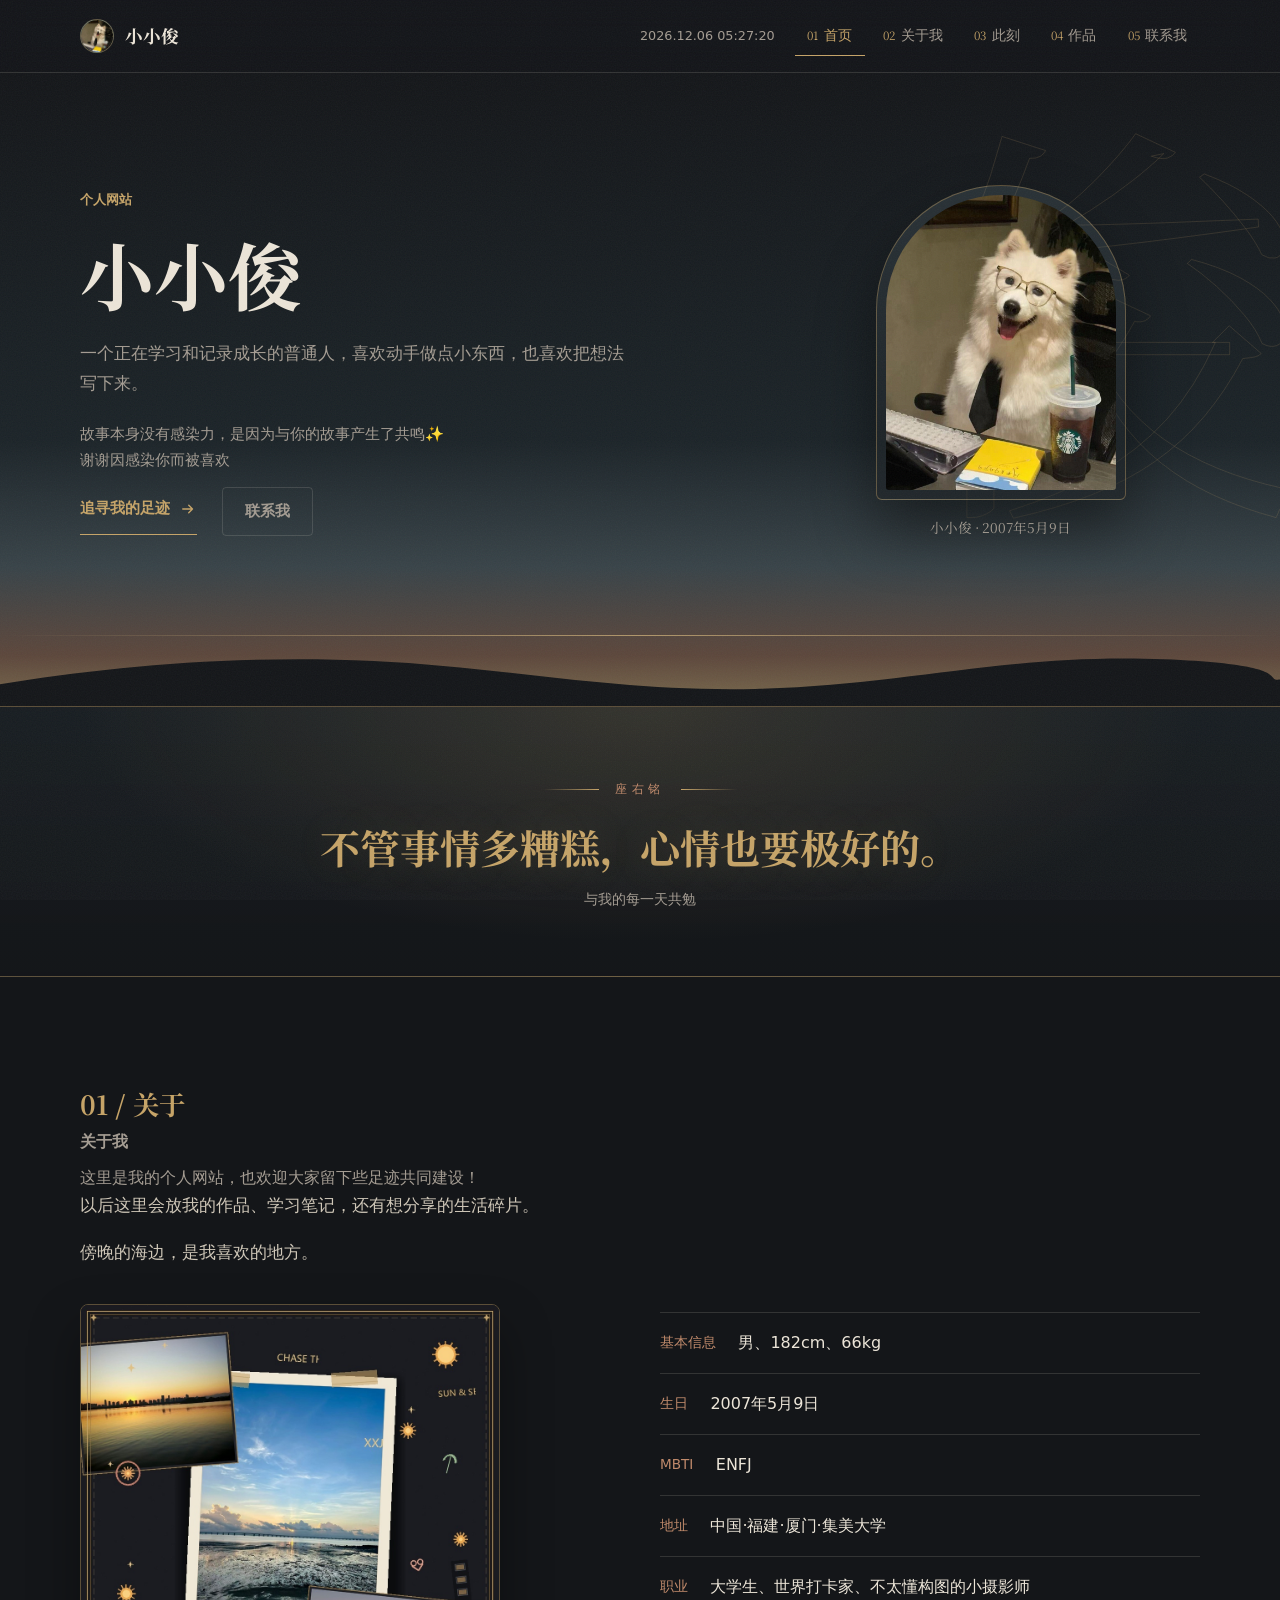
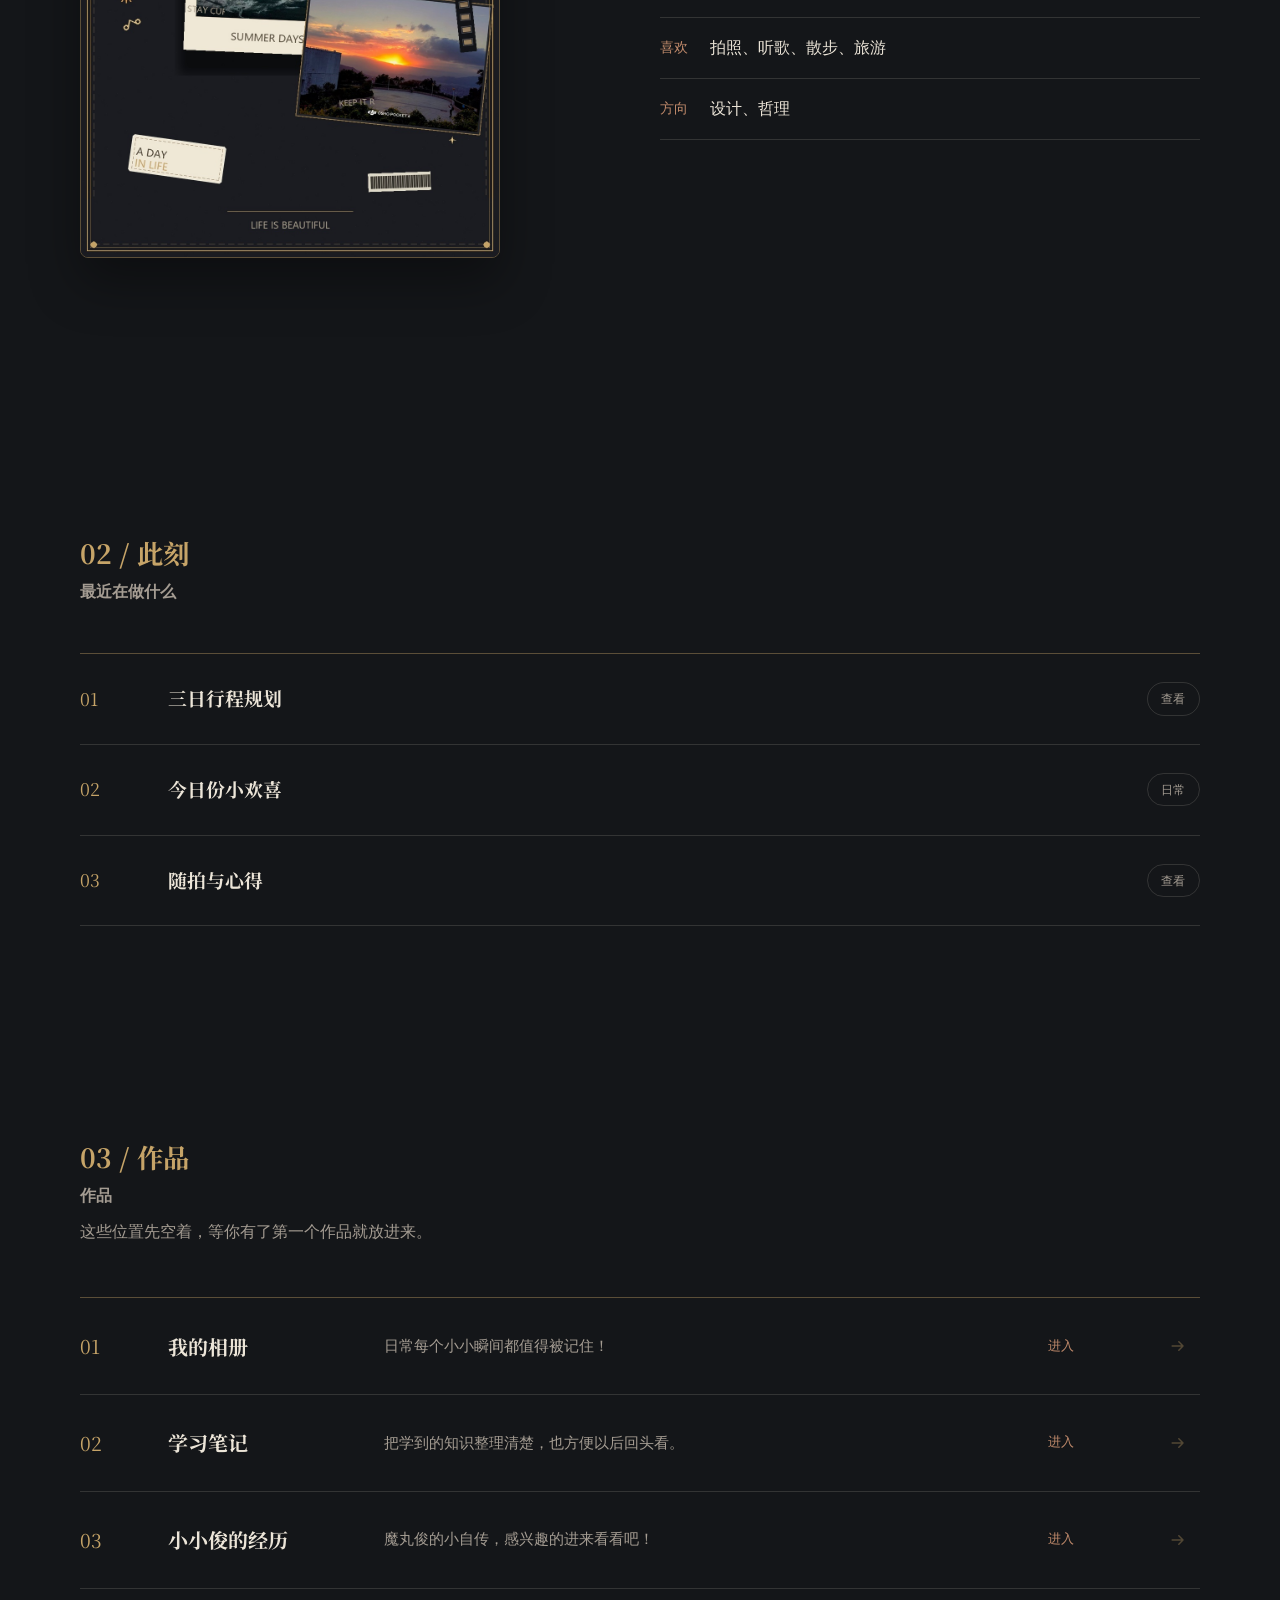
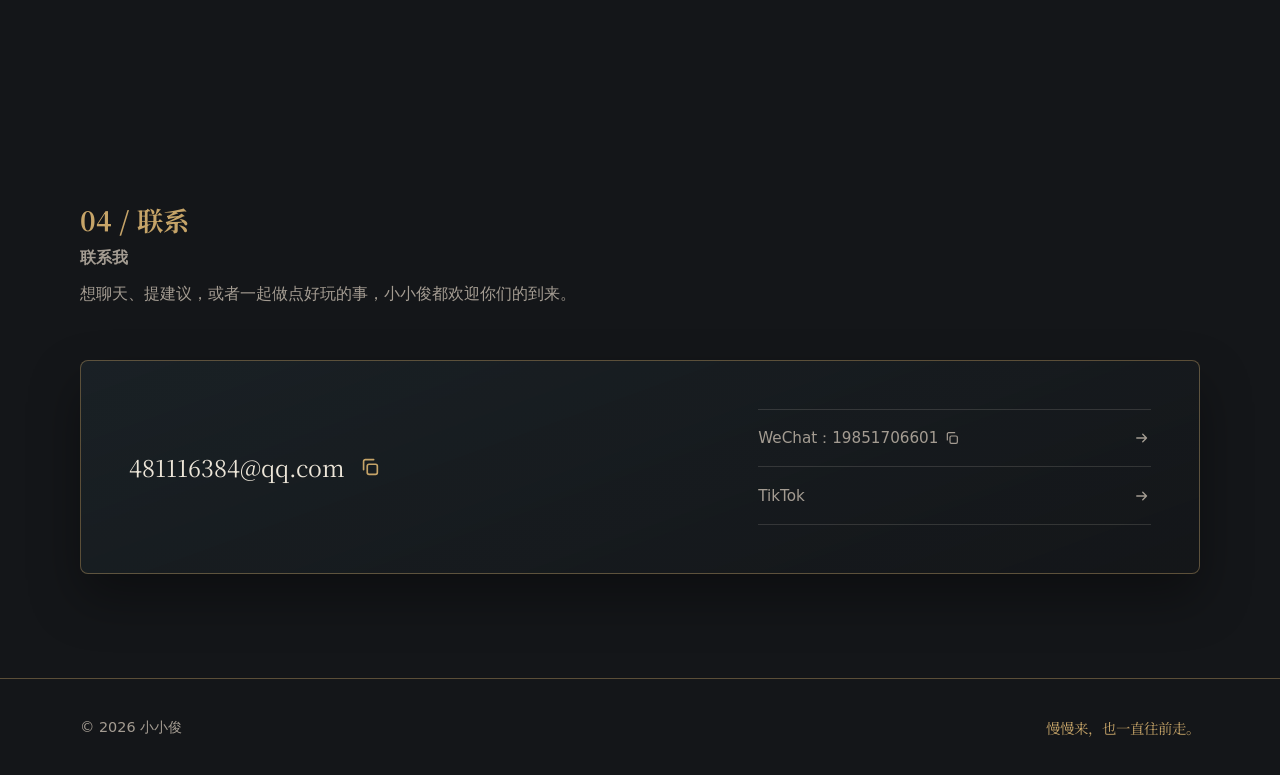
==== home.html @ 8bc59ef8 "Initial website with Supabase cloud sync" ====
<!DOCTYPE html>
<html lang="zh-CN">
<head>
  <meta charset="UTF-8">
  <meta name="viewport" content="width=device-width, initial-scale=1.0">
  <title>小小俊的个人网站</title>
  <meta name="description" content="小小俊的个人网站：关于我、作品和联系方式。">
  <link rel="preconnect" href="https://fonts.googleapis.com">
  <link rel="preconnect" href="https://fonts.gstatic.com" crossorigin>
  <link href="https://fonts.googleapis.com/css2?family=Noto+Serif+SC:wght@500;600;700&display=swap" rel="stylesheet">
  <link rel="stylesheet" href="css/style.css">
</head>
<body>
  <div class="progress-bar" id="progress-bar" aria-hidden="true"></div>
  <div class="grain" aria-hidden="true"></div>

  <header class="site-header" id="site-header">
    <div class="container header-inner">
      <a class="brand" href="#home">
        <span class="brand-mark"><img src="images/avatar.jpg" alt=""></span>
        <span class="brand-name">小小俊</span>
      </a>
      <div class="header-right">
        <p class="header-datetime" id="header-datetime" aria-hidden="true">2026.08.04 00:00</p>
        <nav class="main-nav" id="main-nav" aria-label="主导航">
          <a href="#home" class="nav-link is-active"><span>01</span>首页</a>
          <a href="#about" class="nav-link"><span>02</span>关于我</a>
          <a href="#now" class="nav-link"><span>03</span>此刻</a>
          <a href="#works" class="nav-link"><span>04</span>作品</a>
          <a href="#contact" class="nav-link"><span>05</span>联系我</a>
        </nav>
        <button class="nav-toggle" id="nav-toggle" aria-label="打开菜单" aria-expanded="false">
          <span></span>
          <span></span>
          <span></span>
        </button>
      </div>
    </div>
  </header>

  <main>
    <section class="hero" id="home">
      <div class="hero-sea" aria-hidden="true"></div>
      <span class="hero-watermark" aria-hidden="true">俊</span>
      <div class="container hero-inner">
        <div class="hero-copy">
          <p class="eyebrow">个人网站</p>
          <h1 class="display">小小俊</h1>
          <p class="hero-lead">一个正在学习和记录成长的普通人，喜欢动手做点小东西，也喜欢把想法写下来。</p>
          <p class="hero-status">故事本身没有感染力，是因为与你的故事产生了共鸣✨<br>谢谢因感染你而被喜欢</p>
          <div class="hero-actions">
            <a class="btn btn-text" href="#works">
              追寻我的足迹
              <svg viewBox="0 0 24 24" aria-hidden="true"><path d="M5 12h13m-5-5 5 5-5 5"/></svg>
            </a>
            <a class="btn btn-ghost" href="#contact">联系我</a>
          </div>
        </div>
        <figure class="portrait-frame">
          <div class="portrait">
            <img class="avatar-img" src="images/avatar.jpg" alt="小小俊的头像">
          </div>
          <figcaption>小小俊 · 2007年5月9日</figcaption>
        </figure>
      </div>
      <svg class="hero-wave" viewBox="0 0 1440 90" preserveAspectRatio="none" aria-hidden="true">
        <path d="M0 62c120-22 260-38 420-30 150 8 270 40 430 36 170-4 280-46 460-38 150 7 110 28 130 26v34H0z"></path>
      </svg>
    </section>

    <section class="motto-band" aria-label="座右铭">
      <div class="container motto-inner">
        <p class="motto-label">座右铭</p>
        <blockquote class="motto-text">不管事情多糟糕，心情也要极好的。</blockquote>
        <p class="motto-foot">与我的每一天共勉</p>
      </div>
    </section>

    <section class="section about" id="about">
      <div class="container">
        <div class="section-head">
          <p class="eyebrow">01 / 关于</p>
          <h2 class="display">关于我</h2>
          <p class="section-sub">这里是我的个人网站，也欢迎大家留下些足迹共同建设！</p>
        </div>
        <div class="about-grid">
          <div class="about-text reveal">
            <p>以后这里会放我的作品、学习笔记，还有想分享的生活碎片。</p>
            <p>傍晚的海边，是我喜欢的地方。</p>
            <figure class="about-collage reveal">
              <img src="images/life-collage-v5.jpg" alt="生活碎片合集">
            </figure>
          </div>
          <dl class="about-facts reveal">
            <div>
              <dt>基本信息</dt>
              <dd>男、182cm、66kg</dd>
            </div>
            <div>
              <dt>生日</dt>
              <dd>2007年5月9日</dd>
            </div>
            <div>
              <dt>MBTI</dt>
              <dd>ENFJ</dd>
            </div>
            <div>
              <dt>地址</dt>
              <dd>中国·福建·厦门·集美大学</dd>
            </div>
            <div>
              <dt>职业</dt>
              <dd>大学生、世界打卡家、不太懂构图的小摄影师</dd>
            </div>
            <div>
              <dt>喜欢</dt>
              <dd>拍照、听歌、散步、旅游</dd>
            </div>
            <div>
              <dt>方向</dt>
              <dd>设计、哲理</dd>
            </div>
          </dl>
        </div>
      </div>
    </section>

    <section class="section now" id="now">
      <div class="container">
        <div class="section-head">
          <p class="eyebrow">02 / 此刻</p>
          <h2 class="display">最近在做什么</h2>
        </div>
        <div class="now-list">
          <article class="now-item reveal">
            <span class="now-index">01</span>
            <div class="now-copy">
              <h3>三日行程规划</h3>
            </div>
            <a class="now-state" href="itinerary.html">查看</a>
          </article>
          <article class="now-item reveal">
            <span class="now-index">02</span>
            <div class="now-copy">
              <h3>今日份小欢喜</h3>
            </div>
            <span class="now-state">日常</span>
          </article>
          <article class="now-item reveal">
            <span class="now-index">03</span>
            <div class="now-copy">
              <h3>随拍与心得</h3>
            </div>
            <a class="now-state" href="reflections.html">查看</a>
          </article>
        </div>
      </div>
    </section>

    <section class="section works" id="works">
      <div class="container">
        <div class="section-head">
          <p class="eyebrow">03 / 作品</p>
          <h2 class="display">作品</h2>
          <p class="section-sub">这些位置先空着，等你有了第一个作品就放进来。</p>
        </div>
        <div class="works-index">
          <a class="work-row reveal" href="travel.html">
            <span class="work-num">01</span>
            <h3>我的相册</h3>
            <p>日常每个小小瞬间都值得被记住！</p>
            <span class="work-tag">进入</span>
            <svg viewBox="0 0 24 24" aria-hidden="true"><path d="M5 12h13m-5-5 5 5-5 5"/></svg>
          </a>
          <article class="work-row reveal">
            <span class="work-num">02</span>
            <h3>学习笔记</h3>
            <p>把学到的知识整理清楚，也方便以后回头看。</p>
            <span class="work-tag">进入</span>
            <svg viewBox="0 0 24 24" aria-hidden="true"><path d="M5 12h13m-5-5 5 5-5 5"/></svg>
          </article>
          <article class="work-row reveal">
            <span class="work-num">03</span>
            <h3>小小俊的经历</h3>
            <p>魔丸俊的小自传，感兴趣的进来看看吧！</p>
            <span class="work-tag">进入</span>
            <svg viewBox="0 0 24 24" aria-hidden="true"><path d="M5 12h13m-5-5 5 5-5 5"/></svg>
          </article>
        </div>
      </div>
    </section>

    <section class="section contact" id="contact">
      <div class="container">
        <div class="section-head">
          <p class="eyebrow">04 / 联系</p>
          <h2 class="display">联系我</h2>
          <p class="section-sub">想聊天、提建议，或者一起做点好玩的事，小小俊都欢迎你们的到来。</p>
        </div>
        <div class="contact-block reveal">
          <button class="contact-email" id="copy-email" type="button">
            <span>481116384@qq.com</span>
            <svg viewBox="0 0 24 24" aria-hidden="true"><rect x="9" y="9" width="11" height="11" rx="2"/><path d="M5 15V6a2 2 0 0 1 2-2h9"/></svg>
          </button>
          <div class="contact-links">
            <a href="weixin://" id="wechat-link" rel="noopener">
              <span class="wechat-label">WeChat：19851706601<svg class="copy-mark" viewBox="0 0 24 24" aria-hidden="true"><rect x="9" y="9" width="11" height="11" rx="2"/><path d="M5 15V6a2 2 0 0 1 2-2h9"/></svg></span>
              <svg viewBox="0 0 24 24" aria-hidden="true"><path d="M5 12h13m-5-5 5 5-5 5"/></svg>
            </a>
            <a href="https://www.douyin.com/user/MS4wLjABAAAA7sUz2d7PM_hbyAmrOqEgBb5haLgcrTvOX9lUIEAIiBIUS5wTE4le3fg-gUP7JoO-" target="_blank" rel="noopener">
              <span>TikTok</span>
              <svg viewBox="0 0 24 24" aria-hidden="true"><path d="M5 12h13m-5-5 5 5-5 5"/></svg>
            </a>
          </div>
        </div>
      </div>
    </section>
  </main>

  <footer class="site-footer">
    <div class="container footer-inner">
      <span>© <span id="year"></span> 小小俊</span>
      <span class="footer-note">慢慢来，也一直往前走。</span>
    </div>
  </footer>

  <button class="back-to-top" id="back-to-top" aria-label="回到顶部">
    <svg viewBox="0 0 24 24" aria-hidden="true"><path d="M12 19V5m0 0-5 5m5-5 5 5"/></svg>
  </button>

  <div class="toast" id="toast" role="status" aria-live="polite">邮箱已复制</div>

  <script src="assets/echarts.min.js"></script>
  <script src="assets/china-map-data.js"></script>
  <script src="js/travel-data.js"></script>
  <script src="js/main.js"></script>
</body>
</html>
---- css/style.css ----
:root {
  --bg: #141619;
  --panel: #1b1e22;
  --panel-2: #22252a;
  --text: #ece5d8;
  --muted: #a49c92;
  --gold: #c6a468;
  --gold-strong: #d8b97e;
  --copper: #c08a6b;
  --sea: #7e9aa3;
  --sea-deep: #35535e;
  --blush: #b88a82;
  --line: rgba(236, 229, 216, 0.14);
  --line-gold: rgba(198, 164, 104, 0.4);
  --font-display: "Noto Serif SC", "Songti SC", "STSong", "STZhongsong", "SimSun", serif;
  --font-body: "PingFang SC", "Microsoft YaHei", "Noto Sans SC", system-ui, -apple-system, "Segoe UI", sans-serif;
}

* {
  box-sizing: border-box;
  margin: 0;
  padding: 0;
}

html {
  scroll-behavior: smooth;
}

body {
  font-family: var(--font-body);
  background: var(--bg);
  color: var(--text);
  line-height: 1.75;
  overflow-x: hidden;
}

img,
svg {
  display: block;
  max-width: 100%;
}

a {
  color: inherit;
  text-decoration: none;
}

button {
  font: inherit;
  border: 0;
  cursor: pointer;
  color: inherit;
}

.container {
  width: min(1120px, 100% - 2.5rem);
  margin-inline: auto;
}

.display {
  font-family: var(--font-display);
  font-weight: 700;
  line-height: 1.22;
}

.progress-bar {
  position: fixed;
  top: 0;
  left: 0;
  z-index: 60;
  width: 100%;
  height: 2px;
  background: transparent;
  pointer-events: none;
}

.progress-bar::after {
  content: "";
  display: block;
  width: 100%;
  height: 100%;
  background: linear-gradient(90deg, var(--copper), var(--gold));
  transform-origin: left;
  transform: scaleX(var(--progress, 0));
}

.grain {
  position: fixed;
  inset: 0;
  z-index: 50;
  pointer-events: none;
  opacity: 0.05;
  background-image: url("data:image/svg+xml,%3Csvg xmlns='http://www.w3.org/2000/svg' width='140' height='140'%3E%3Cfilter id='n'%3E%3CfeTurbulence type='fractalNoise' baseFrequency='0.8' numOctaves='2' stitchTiles='stitch'/%3E%3C/filter%3E%3Crect width='100%25' height='100%25' filter='url(%23n)'/%3E%3C/svg%3E");
}

.site-header {
  position: sticky;
  top: 0;
  z-index: 40;
  background: rgba(20, 22, 25, 0.72);
  backdrop-filter: blur(14px);
  border-bottom: 1px solid var(--line);
  transition: background 0.3s ease;
}

.site-header.is-scrolled {
  background: rgba(20, 22, 25, 0.92);
}

.header-inner {
  display: flex;
  align-items: center;
  justify-content: space-between;
  min-height: 72px;
  gap: 1rem;
}

.brand {
  display: inline-flex;
  align-items: center;
  gap: 0.7rem;
  font-weight: 700;
}

.brand-mark {
  display: grid;
  place-items: center;
  width: 34px;
  height: 34px;
  border: 1px solid var(--line-gold);
  border-radius: 50%;
  background: linear-gradient(160deg, var(--sea-deep), var(--panel));
  color: var(--gold);
  font-family: var(--font-display);
  font-size: 1rem;
}

.brand-mark img {
  width: 100%;
  height: 100%;
  object-fit: cover;
  border-radius: 50%;
}

.brand-name {
  font-family: var(--font-display);
  font-size: 1.1rem;
  color: var(--text);
}

.header-right {
  display: flex;
  align-items: center;
  gap: 1.25rem;
}

.header-datetime {
  font-size: 0.8rem;
  color: var(--muted);
  font-variant-numeric: tabular-nums;
  white-space: nowrap;
}

.main-nav {
  display: flex;
  align-items: center;
  gap: 0.35rem;
}

.nav-link {
  display: inline-flex;
  align-items: baseline;
  gap: 0.35rem;
  padding: 0.45rem 0.8rem;
  color: var(--muted);
  font-size: 0.9rem;
  border-bottom: 1px solid transparent;
  transition: color 0.2s ease, border-color 0.2s ease;
}

.nav-link span {
  color: var(--gold);
  font-family: var(--font-display);
  font-size: 0.72rem;
}

.nav-link:hover {
  color: var(--text);
}

.nav-link.is-active {
  color: var(--gold);
  border-bottom-color: var(--gold);
}

.nav-toggle {
  display: none;
  flex-direction: column;
  justify-content: center;
  gap: 5px;
  width: 42px;
  height: 42px;
  padding: 11px;
  border: 1px solid var(--line);
  border-radius: 6px;
  background: transparent;
}

.nav-toggle span {
  display: block;
  width: 100%;
  height: 1.5px;
  background: var(--text);
  transition: transform 0.2s ease, opacity 0.2s ease;
}

.nav-toggle[aria-expanded="true"] span:nth-child(1) {
  transform: translateY(6.5px) rotate(45deg);
}

.nav-toggle[aria-expanded="true"] span:nth-child(2) {
  opacity: 0;
}

.nav-toggle[aria-expanded="true"] span:nth-child(3) {
  transform: translateY(-6.5px) rotate(-45deg);
}

.hero {
  position: relative;
  padding: 7rem 0 0;
  overflow: hidden;
}

.hero-sea {
  position: absolute;
  inset: 0;
  background:
    linear-gradient(180deg, rgba(53, 83, 94, 0) 0%, rgba(53, 83, 94, 0.22) 58%, rgba(126, 154, 163, 0.34) 78%, rgba(192, 138, 107, 0.42) 92%, rgba(216, 185, 126, 0.52) 100%);
  pointer-events: none;
}

.hero-sea::after {
  content: "";
  position: absolute;
  left: 0;
  right: 0;
  bottom: 70px;
  height: 1px;
  background: linear-gradient(90deg, transparent, var(--gold-strong), transparent);
  opacity: 0.7;
}

.hero-watermark {
  position: absolute;
  right: -2rem;
  top: 1.5rem;
  z-index: 0;
  font-family: var(--font-display);
  font-size: 26rem;
  line-height: 1;
  color: transparent;
  -webkit-text-stroke: 1px rgba(198, 164, 104, 0.16);
  user-select: none;
  pointer-events: none;
}

.hero-inner {
  position: relative;
  z-index: 1;
  display: grid;
  grid-template-columns: 1.25fr 0.75fr;
  align-items: center;
  gap: 3.5rem;
  padding-bottom: 6rem;
}

.eyebrow {
  color: var(--gold);
  font-size: 0.8rem;
  font-weight: 700;
  margin-bottom: 1.1rem;
}

.hero h1 {
  font-size: 4.6rem;
  margin-bottom: 1.2rem;
  color: var(--text);
}

.hero-lead {
  max-width: 34rem;
  color: var(--muted);
  font-size: 1.08rem;
  margin-bottom: 1.4rem;
}

.hero-status {
  color: var(--muted);
  font-size: 0.95rem;
  margin-bottom: 0.8rem;
}

.hero-meta {
  display: flex;
  align-items: baseline;
  gap: 0.75rem;
  color: var(--muted);
  font-size: 0.92rem;
  margin-bottom: 2.4rem;
}

.hero-meta span {
  color: var(--copper);
  font-size: 0.78rem;
}

.hero-actions {
  display: flex;
  flex-wrap: wrap;
  align-items: center;
  gap: 1.6rem;
}

.btn {
  display: inline-flex;
  align-items: center;
  justify-content: center;
  gap: 0.55rem;
  min-height: 48px;
  font-weight: 600;
  font-size: 0.95rem;
  transition: color 0.2s ease, border-color 0.2s ease, transform 0.2s ease, background 0.2s ease;
}

.btn svg {
  width: 18px;
  height: 18px;
  fill: none;
  stroke: currentColor;
  stroke-width: 1.8;
  stroke-linecap: round;
  stroke-linejoin: round;
  transition: transform 0.2s ease;
}

.btn-text {
  padding: 0 0 0.25rem;
  border-bottom: 1px solid var(--gold);
  color: var(--gold);
}

.btn-text:hover svg {
  transform: translateX(4px);
}

.btn-ghost {
  padding: 0.65rem 1.35rem;
  border: 1px solid var(--line);
  border-radius: 4px;
  color: var(--muted);
}

.btn-ghost:hover {
  border-color: var(--line-gold);
  color: var(--gold);
  transform: translateY(-1px);
}

.portrait-frame {
  display: flex;
  flex-direction: column;
  align-items: center;
  gap: 1rem;
}

.portrait {
  width: 250px;
  height: 315px;
  border-radius: 125px 125px 6px 6px;
  border: 1px solid var(--line-gold);
  padding: 9px;
  background: linear-gradient(180deg, rgba(126, 154, 163, 0.18), rgba(20, 22, 25, 0.4));
  box-shadow: 0 30px 60px rgba(0, 0, 0, 0.45);
}

.portrait img {
  width: 100%;
  height: 100%;
  object-fit: cover;
  border-radius: 116px 116px 3px 3px;
}

.portrait-frame figcaption {
  color: var(--muted);
  font-family: var(--font-display);
  font-size: 0.85rem;
}

.hero-wave {
  position: relative;
  z-index: 2;
  display: block;
  width: 100%;
  height: 70px;
  fill: var(--bg);
}

.section {
  padding: 6.5rem 0;
}

.section-head {
  max-width: 46rem;
  margin-bottom: 3.2rem;
}

.section-head h2 {
  font-size: 2.7rem;
  margin-bottom: 0.7rem;
}

.section-sub {
  color: var(--muted);
  font-size: 1rem;
}

.about-grid {
  display: grid;
  grid-template-columns: 1fr 1fr;
  gap: 2.5rem;
  align-items: start;
  padding-bottom: 4rem;
}

.about .section-head {
  margin-bottom: 0;
}

.about .section-sub {
  margin-bottom: -0.1rem;
}

.about-text {
  display: grid;
  gap: 1.1rem;
  color: #cfc7b8;
  font-size: 1.06rem;
}

.about-collage {
  width: 100%;
  max-width: 420px;
  margin-top: 1.2rem;
  border-radius: 8px;
  overflow: hidden;
  border: 1px solid var(--line-gold);
  box-shadow: 0 24px 50px rgba(0, 0, 0, 0.35);
}

.about-collage img {
  width: 100%;
  height: auto;
  display: block;
}

.motto-band {
  position: relative;
  padding: 4rem 0;
  border-top: 1px solid var(--line-gold);
  border-bottom: 1px solid var(--line-gold);
  background:
    radial-gradient(ellipse at 50% 0%, rgba(198, 164, 104, 0.16), transparent 62%),
    linear-gradient(180deg, rgba(53, 83, 94, 0.12), rgba(20, 22, 25, 0.25));
  overflow: hidden;
}

.motto-band::before,
.motto-band::after {
  content: "";
  position: absolute;
  left: 50%;
  width: 1px;
  height: 46px;
  background: linear-gradient(180deg, transparent, var(--gold));
  transform: translateX(-50%);
}

.motto-band::before {
  top: -46px;
}

.motto-band::after {
  bottom: -46px;
}

.motto-inner {
  text-align: center;
}

.motto-label {
  display: inline-flex;
  align-items: center;
  gap: 1rem;
  color: var(--copper);
  font-size: 0.78rem;
  letter-spacing: 0.35em;
}

.motto-label::before,
.motto-label::after {
  content: "";
  width: 56px;
  height: 1px;
  background: linear-gradient(90deg, transparent, var(--gold));
}

.motto-label::after {
  background: linear-gradient(90deg, var(--gold), transparent);
}

.motto-text {
  margin: 1.1rem 0 0.7rem;
  font-family: var(--font-display);
  font-size: 2.5rem;
  font-weight: 700;
  line-height: 1.45;
  color: var(--gold);
  text-shadow: 0 0 40px rgba(198, 164, 104, 0.18);
}

.motto-foot {
  color: var(--muted);
  font-size: 0.88rem;
}

.about-facts {
  border-top: 1px solid var(--line);
}

@media (min-width: 961px) {
  .about-facts {
    margin-top: 121px;
  }
}

.about-facts div {
  display: grid;
  grid-template-columns: auto 1fr;
  gap: 1.4rem;
  align-items: center;
  padding: 1rem 0;
  border-bottom: 1px solid var(--line);
}

.about-facts dt {
  color: var(--copper);
  font-size: 0.85rem;
  white-space: nowrap;
}

.about-facts dd {
  color: var(--text);
  white-space: nowrap;
}

.about-metrics {
  display: grid;
  grid-template-columns: repeat(3, 1fr);
  gap: 1.5rem;
  border-top: 1px solid var(--line-gold);
  padding-top: 2.5rem;
}

.about-metrics div {
  display: flex;
  flex-direction: column;
  gap: 0.3rem;
}

.about-metrics strong {
  font-family: var(--font-display);
  font-size: 2.4rem;
  color: var(--gold);
  font-weight: 600;
  line-height: 1.1;
}

.about-metrics span {
  color: var(--muted);
  font-size: 0.9rem;
}

.now-list {
  border-top: 1px solid var(--line-gold);
}

.now-item {
  display: grid;
  grid-template-columns: 4rem 1fr auto;
  align-items: center;
  gap: 1.5rem;
  padding: 1.7rem 0;
  border-bottom: 1px solid var(--line);
  transition: background 0.25s ease, padding-left 0.25s ease;
}

.now-item:hover {
  background: rgba(255, 255, 255, 0.018);
  padding-left: 0.75rem;
}

.now-index {
  font-family: var(--font-display);
  color: var(--gold);
  font-size: 1.1rem;
}

.now-copy h3 {
  font-family: var(--font-display);
  font-size: 1.18rem;
  margin-bottom: 0.15rem;
}

.now-copy p {
  color: var(--muted);
  font-size: 0.95rem;
}

.now-state {
  padding: 0.3rem 0.85rem;
  border: 1px solid var(--line);
  border-radius: 999px;
  color: var(--muted);
  font-size: 0.78rem;
  cursor: default;
}

.works-index {
  border-top: 1px solid var(--line-gold);
}

.work-row {
  display: grid;
  grid-template-columns: 4rem 12rem 1fr 6rem 2rem;
  align-items: center;
  gap: 1.5rem;
  padding: 1.9rem 0;
  border-bottom: 1px solid var(--line);
  transition: background 0.25s ease, padding-left 0.25s ease;
}

.work-row:hover {
  background: rgba(255, 255, 255, 0.018);
  padding-left: 0.75rem;
}

.work-num {
  font-family: var(--font-display);
  color: var(--gold);
  font-size: 1.2rem;
}

.work-row h3 {
  font-family: var(--font-display);
  font-size: 1.25rem;
}

.work-row p {
  color: var(--muted);
  font-size: 0.95rem;
}

.work-tag {
  color: var(--copper);
  font-size: 0.82rem;
  white-space: nowrap;
}

.work-row svg {
  width: 20px;
  height: 20px;
  fill: none;
  stroke: var(--gold);
  stroke-width: 1.8;
  stroke-linecap: round;
  stroke-linejoin: round;
  opacity: 0.35;
  transition: opacity 0.25s ease, transform 0.25s ease;
}

.work-row:hover svg {
  opacity: 1;
  transform: translateX(4px);
}

.contact-block {
  display: grid;
  grid-template-columns: 1.2fr 0.8fr;
  gap: 2.5rem;
  align-items: center;
  padding: 3rem;
  border: 1px solid var(--line-gold);
  border-radius: 8px;
  background: linear-gradient(160deg, rgba(53, 83, 94, 0.18), rgba(20, 22, 25, 0.55));
  box-shadow: 0 24px 50px rgba(0, 0, 0, 0.35);
}

.contact-email {
  display: flex;
  align-items: center;
  gap: 0.9rem;
  background: transparent;
  color: var(--text);
  font-family: var(--font-display);
  font-size: 1.45rem;
  text-align: left;
  transition: color 0.2s ease;
}

.contact-email svg {
  width: 22px;
  height: 22px;
  flex: 0 0 auto;
  fill: none;
  stroke: var(--gold);
  stroke-width: 1.8;
  stroke-linecap: round;
  stroke-linejoin: round;
}

.contact-email:hover {
  color: var(--gold);
}

.contact-links {
  border-top: 1px solid var(--line);
}

.contact-links a {
  display: flex;
  align-items: center;
  justify-content: space-between;
  gap: 1rem;
  padding: 0.95rem 0;
  border-bottom: 1px solid var(--line);
  color: var(--muted);
  font-size: 0.95rem;
  transition: color 0.2s ease;
}

.contact-links a:hover {
  color: var(--gold);
}

.contact-links svg {
  width: 18px;
  height: 18px;
  fill: none;
  stroke: currentColor;
  stroke-width: 1.8;
  stroke-linecap: round;
  stroke-linejoin: round;
}

.contact-links .copy-mark {
  width: 16px;
  height: 16px;
  margin-left: 0.35rem;
  vertical-align: -3px;
}

.contact-links .wechat-label {
  display: inline-flex;
  align-items: center;
  white-space: nowrap;
}

.travel-layout {
  display: grid;
  grid-template-columns: 1.5fr 0.5fr;
  gap: 2rem;
  align-items: stretch;
}

.travel-page .travel-layout {
  grid-template-columns: 1fr;
}

.travel-page .container {
  width: min(1400px, 100% - 2rem);
}

.travel-page .map-frame {
  min-height: 1100px;
}

.travel-page .map-canvas {
  height: 1080px;
}

.travel-page .travel-panel {
  min-height: auto;
}

.travel-page .travel-gallery {
  grid-template-columns: repeat(3, 1fr);
}

.map-frame {
  position: relative;
  min-height: 760px;
  padding: 0.75rem;
  border: 1px solid var(--line-gold);
  border-radius: 8px;
  background-image:
    radial-gradient(rgba(236, 229, 216, 0.045) 1px, transparent 1.5px),
    radial-gradient(ellipse at 18% 16%, rgba(236, 168, 78, 0.13), transparent 42%),
    radial-gradient(ellipse at 82% 26%, rgba(143, 179, 189, 0.14), transparent 46%),
    linear-gradient(160deg, rgba(53, 83, 94, 0.12), rgba(20, 22, 25, 0.32));
  background-size: 16px 16px, auto, auto, auto;
  backdrop-filter: blur(8px);
  box-shadow: 0 24px 50px rgba(0, 0, 0, 0.3);
  overflow: hidden;
}

.map-frame::before,
.map-frame::after {
  content: "";
  position: absolute;
  top: -9px;
  height: 24px;
  border-radius: 2px;
  background: rgba(198, 164, 104, 0.55);
  box-shadow: 0 4px 12px rgba(0, 0, 0, 0.3);
  z-index: 3;
}

.map-frame::before {
  left: 8%;
  width: 110px;
  transform: rotate(-6deg);
}

.map-frame::after {
  right: 8%;
  width: 90px;
  transform: rotate(5deg);
}

.map-deco {
  position: absolute;
  inset: 0;
  z-index: 2;
  pointer-events: none;
  overflow: hidden;
}

.map-sticker {
  position: absolute;
  display: grid;
  place-items: center;
  color: var(--gold);
  filter: drop-shadow(0 6px 14px rgba(0, 0, 0, 0.35));
}

.ms-sun {
  right: 15%;
  top: 34px;
  width: 46px;
  height: 46px;
  border-radius: 50%;
  background: rgba(236, 168, 78, 0.2);
  color: #f0b96f;
  font-size: 1.7rem;
  transform: rotate(6deg);
}

.ms-moon {
  right: 22%;
  bottom: 34px;
  font-size: 1.5rem;
  color: var(--sea);
  transform: rotate(-10deg);
}

.ms-star {
  font-size: 1.4rem;
  color: #e8c36a;
}

.ms-star.s1 {
  left: 12%;
  top: 40px;
  transform: rotate(-8deg);
}

.ms-star.s2 {
  right: 9%;
  top: 120px;
  transform: rotate(10deg);
}

.ms-compass {
  left: 12%;
  top: 90px;
  width: 38px;
  height: 38px;
  color: var(--olive);
  transform: rotate(18deg);
}

.ms-camera {
  left: 10%;
  bottom: 44px;
  width: 36px;
  height: 36px;
  color: var(--copper);
  transform: rotate(-8deg);
}

.ms-film {
  right: 3%;
  bottom: 30px;
  width: 34px;
  height: 190px;
  border-radius: 4px;
  background:
    repeating-linear-gradient(180deg, rgba(24, 26, 30, 0.9) 0 10px, rgba(150, 120, 80, 0.8) 10px 20px);
  box-shadow: 0 8px 20px rgba(0, 0, 0, 0.35);
  transform: rotate(6deg);
}

.ms-word {
  font-size: 0.78rem;
  letter-spacing: 0.14em;
  color: var(--gold);
  white-space: nowrap;
}

.ms-word.w1 {
  left: 50%;
  top: 30px;
  transform: translateX(-50%);
}

.ms-word.w2 {
  left: 34%;
  bottom: 24px;
  transform: rotate(-2deg);
  color: var(--sea);
}

.ms-word.w3 {
  right: 32%;
  bottom: 26px;
  transform: rotate(2deg);
  color: var(--olive);
}

.map-canvas {
  width: 100%;
  height: 740px;
  border-radius: 6px;
  background:
    radial-gradient(ellipse at 50% 20%, rgba(236, 168, 78, 0.06), transparent 46%),
    linear-gradient(160deg, rgba(126, 154, 163, 0.06), transparent 55%),
    rgba(20, 22, 25, 0.16);
}

.travel-panel {
  min-height: 760px;
  padding: 1.5rem;
  border: 1px solid var(--line);
  border-radius: 8px;
  background: var(--panel);
  box-shadow: 0 24px 50px rgba(0, 0, 0, 0.3);
  overflow: hidden;
}

.travel-panel-head {
  display: flex;
  align-items: flex-start;
  justify-content: space-between;
  gap: 1rem;
  margin-bottom: 1.2rem;
}

.travel-panel-head > div {
  min-width: 0;
}

.travel-tabs {
  display: flex;
  gap: 0.5rem;
  margin-bottom: 1.1rem;
}

.travel-tab {
  padding: 0.45rem 1.1rem;
  border: 1px solid var(--line);
  border-radius: 999px;
  background: transparent;
  color: var(--muted);
  font-size: 0.86rem;
  transition: color 0.2s ease, border-color 0.2s ease;
}

.travel-tab.is-active {
  border-color: var(--gold);
  color: var(--gold);
}

.travel-panel-title {
  font-family: var(--font-display);
  font-size: 1.35rem;
  color: var(--gold);
  margin-bottom: 0.35rem;
}

.travel-panel-hint {
  color: var(--muted);
  font-size: 0.9rem;
  margin-bottom: 1.2rem;
}

.upload-btn {
  flex: 0 0 auto;
  display: inline-flex;
  align-items: center;
  gap: 0.45rem;
  padding: 0.55rem 0.95rem;
  border: 1px solid var(--line-gold);
  border-radius: 6px;
  background: transparent;
  color: var(--gold);
  font-size: 0.86rem;
  transition: background 0.2s ease, color 0.2s ease;
}

.upload-btn:not(:disabled):hover {
  background: var(--gold);
  color: var(--bg);
}

.upload-btn:disabled {
  opacity: 0.45;
  cursor: not-allowed;
}

.upload-btn svg {
  width: 16px;
  height: 16px;
  fill: none;
  stroke: currentColor;
  stroke-width: 2;
  stroke-linecap: round;
}

.travel-gallery {
  display: grid;
  grid-template-columns: repeat(2, 1fr);
  gap: 0.75rem;
}

.travel-photo {
  position: relative;
  display: flex;
  flex-direction: column;
  border-radius: 6px;
  overflow: hidden;
  border: 1px solid var(--line);
  background: var(--panel-2);
}

.travel-photo img {
  flex: 1;
  min-height: 0;
  width: 100%;
  object-fit: cover;
  transition: transform 0.3s ease;
}

.travel-photo:hover img {
  transform: scale(1.04);
}

.photo-meta {
  display: flex;
  align-items: center;
  justify-content: space-between;
  gap: 0.6rem;
  padding: 0.5rem 0.65rem;
  background: var(--panel-2);
}

.photo-meta-left {
  display: flex;
  align-items: center;
  gap: 0.5rem;
  min-width: 0;
}

.owner-badge {
  padding: 0.15rem 0.5rem;
  border: 1px solid var(--line-gold);
  border-radius: 999px;
  color: var(--gold);
  font-size: 0.72rem;
  white-space: nowrap;
}

.owner-badge.community {
  color: var(--muted);
  border-color: var(--line);
}

.like-btn {
  display: inline-flex;
  align-items: center;
  gap: 0.3rem;
  padding: 0.25rem 0.55rem;
  border: 1px solid var(--line);
  border-radius: 999px;
  background: transparent;
  color: var(--muted);
  font-size: 0.78rem;
  transition: color 0.2s ease, border-color 0.2s ease;
}

.like-btn:hover,
.like-btn.is-liked {
  color: var(--copper);
  border-color: rgba(192, 138, 107, 0.6);
}

.photo-loc-btn {
  min-width: 0;
  max-width: 220px;
  padding: 0.25rem 0.55rem;
  border: 1px solid var(--line);
  border-radius: 6px;
  background: transparent;
  color: var(--muted);
  font-size: 0.78rem;
  text-align: left;
  white-space: nowrap;
  overflow: hidden;
  text-overflow: ellipsis;
  transition: color 0.2s ease, border-color 0.2s ease;
}

.photo-loc-btn:not(:disabled):hover {
  color: var(--gold);
  border-color: var(--line-gold);
}

.photo-loc-btn:disabled {
  opacity: 0.6;
  cursor: default;
}

.loc-modal {
  position: fixed;
  inset: 0;
  z-index: 100;
  display: grid;
  place-items: center;
  padding: 1rem;
  background: rgba(10, 11, 14, 0.72);
  opacity: 0;
  visibility: hidden;
  transition: opacity 0.2s ease, visibility 0.2s ease;
}

.loc-modal.is-visible {
  opacity: 1;
  visibility: visible;
}

.loc-modal-panel {
  width: min(520px, 100%);
  max-height: 78vh;
  display: flex;
  flex-direction: column;
  border: 1px solid var(--line-gold);
  border-radius: 10px;
  background: var(--panel);
  box-shadow: 0 30px 70px rgba(0, 0, 0, 0.6);
  overflow: hidden;
}

.loc-modal-head {
  position: relative;
  display: flex;
  align-items: center;
  justify-content: flex-end;
  padding: 1rem 1.2rem;
  border-bottom: 1px solid var(--line);
}

.loc-title {
  flex: 1;
  text-align: center;
  font-family: var(--font-display);
  color: var(--gold);
  font-size: 1.1rem;
}

.loc-back {
  position: absolute;
  left: 1.2rem;
}

.loc-back,
.loc-close {
  background: transparent;
  color: var(--muted);
  font-size: 0.9rem;
}

.loc-back:not([hidden]):hover,
.loc-close:hover {
  color: var(--gold);
}

.loc-list {
  overflow-y: auto;
  padding: 0.8rem;
  display: grid;
  grid-template-columns: repeat(2, 1fr);
  gap: 0.5rem;
}

.loc-option {
  padding: 0.6rem 0.8rem;
  border: 1px solid var(--line);
  border-radius: 6px;
  background: transparent;
  color: var(--text);
  font-size: 0.88rem;
  text-align: left;
  transition: color 0.2s ease, border-color 0.2s ease;
}

.loc-option:hover {
  color: var(--gold);
  border-color: var(--line-gold);
}

.travel-empty {
  grid-column: 1 / -1;
  padding: 2rem 1rem;
  text-align: center;
  color: var(--muted);
  border: 1px dashed var(--line);
  border-radius: 6px;
  font-size: 0.9rem;
}

.photo-menu {
  position: fixed;
  z-index: 90;
  min-width: 130px;
  padding: 0.35rem;
  border: 1px solid var(--line-gold);
  border-radius: 8px;
  background: var(--panel-2);
  box-shadow: 0 16px 40px rgba(0, 0, 0, 0.5);
  opacity: 0;
  visibility: hidden;
  transform: translateY(4px);
  transition: opacity 0.15s ease, transform 0.15s ease, visibility 0.15s ease;
}

.photo-menu.is-visible {
  opacity: 1;
  visibility: visible;
  transform: none;
}

.photo-menu-delete {
  display: block;
  width: 100%;
  padding: 0.45rem 0.75rem;
  text-align: left;
  border-radius: 6px;
  background: transparent;
  color: #e0a89a;
  font-size: 0.85rem;
}

.photo-menu-delete:hover {
  background: rgba(192, 138, 107, 0.16);
}

.owner-key {
  display: inline-flex;
  align-items: center;
  justify-content: center;
  width: 40px;
  height: 40px;
  padding: 0;
  border: 1px solid var(--line);
  border-radius: 50%;
  background: transparent;
  font-size: 1.1rem;
  line-height: 1;
  transition: border-color 0.2s ease, background 0.2s ease, box-shadow 0.2s ease;
}

.owner-key.is-owner {
  border-color: var(--gold);
  background: rgba(198, 164, 104, 0.14);
  box-shadow: 0 0 0 3px rgba(198, 164, 104, 0.12);
}

.photo-comments {
  margin-top: 0.55rem;
  padding-top: 0.55rem;
  border-top: 1px dashed rgba(236, 229, 216, 0.14);
}

.photo-comments-title {
  color: var(--muted);
  font-size: 0.74rem;
  margin-bottom: 0.4rem;
}

.photo-comment {
  padding: 0.4rem 0.5rem;
  margin-bottom: 0.35rem;
  border-radius: 6px;
  background: rgba(255, 255, 255, 0.035);
}

.photo-comment-head {
  display: flex;
  align-items: center;
  justify-content: space-between;
  gap: 0.5rem;
}

.photo-comment-author {
  color: var(--gold);
  font-size: 0.72rem;
}

.photo-comment-like {
  padding: 0.15rem 0.45rem;
  border: 1px solid var(--line);
  border-radius: 999px;
  background: transparent;
  color: var(--muted);
  font-size: 0.7rem;
}

.photo-comment-like.is-liked {
  color: var(--copper);
  border-color: rgba(192, 138, 107, 0.6);
}

.photo-comment-text {
  color: #d9d2c4;
  font-size: 0.78rem;
  line-height: 1.5;
  white-space: pre-wrap;
  word-break: break-word;
  margin-top: 0.15rem;
}

.photo-comment-form {
  display: flex;
  gap: 0.4rem;
  margin-top: 0.45rem;
}

.photo-comment-form input {
  flex: 1;
  min-width: 0;
  padding: 0.35rem 0.55rem;
  border: 1px solid var(--line);
  border-radius: 6px;
  background: var(--bg);
  color: var(--text);
  font: inherit;
  font-size: 0.76rem;
}

.photo-comment-form input:focus {
  outline: none;
  border-color: var(--line-gold);
}

.photo-comment-send {
  padding: 0.3rem 0.75rem;
  border: 1px solid var(--line-gold);
  border-radius: 6px;
  background: transparent;
  color: var(--gold);
  font-size: 0.74rem;
}

.photo-comment-send:hover {
  background: var(--gold);
  color: var(--bg);
}

.clear-album {
  padding: 0.25rem 0.8rem;
  border: 1px solid var(--line);
  border-radius: 6px;
  background: transparent;
  color: var(--muted);
  font-size: 0.78rem;
  transition: color 0.2s ease, border-color 0.2s ease;
}

.clear-album:hover {
  color: var(--copper);
  border-color: rgba(192, 138, 107, 0.6);
}

.travel-page .travel-gallery {
  grid-template-columns: repeat(4, 1fr);
}

.travel-photo img {
  aspect-ratio: 1 / 1;
  cursor: zoom-in;
}

.photo-comment.reply {
  margin-left: 1rem;
  padding-left: 0.6rem;
  border-left: 2px solid var(--line-gold);
}

.photo-comment-form.reply-form {
  margin-left: 1rem;
}

.photo-lightbox {
  position: fixed;
  inset: 0;
  z-index: 200;
  display: grid;
  place-items: center;
  padding: 1.5rem;
  background: rgba(8, 9, 12, 0.92);
  cursor: zoom-out;
}

.photo-lightbox[hidden] {
  display: none;
}

.photo-lightbox img {
  max-width: 92vw;
  max-height: 86vh;
  border: 1px solid var(--line-gold);
  border-radius: 10px;
  box-shadow: 0 30px 80px rgba(0, 0, 0, 0.7);
}

@media (max-width: 960px) {
  .travel-page .travel-gallery {
    grid-template-columns: repeat(2, 1fr);
  }
}

.site-footer {
  border-top: 1px solid var(--line-gold);
  padding: 2.2rem 0;
  color: var(--muted);
  font-size: 0.9rem;
}

.footer-inner {
  display: flex;
  align-items: center;
  justify-content: space-between;
  gap: 1rem;
  flex-wrap: wrap;
}

.footer-note {
  font-family: var(--font-display);
  color: var(--gold);
}

.back-to-top {
  position: fixed;
  right: 1.25rem;
  bottom: 1.25rem;
  z-index: 40;
  display: grid;
  place-items: center;
  width: 46px;
  height: 46px;
  border-radius: 50%;
  background: linear-gradient(160deg, var(--copper), var(--gold));
  color: var(--bg);
  box-shadow: 0 12px 28px rgba(0, 0, 0, 0.4);
  opacity: 0;
  visibility: hidden;
  transform: translateY(8px);
  transition: opacity 0.25s ease, transform 0.25s ease, visibility 0.25s ease;
}

.back-to-top.is-visible {
  opacity: 1;
  visibility: visible;
  transform: translateY(0);
}

.back-to-top svg {
  width: 20px;
  height: 20px;
  fill: none;
  stroke: currentColor;
  stroke-width: 2;
  stroke-linecap: round;
  stroke-linejoin: round;
}

.toast {
  position: fixed;
  left: 50%;
  bottom: 1.6rem;
  z-index: 70;
  padding: 0.65rem 1.3rem;
  border: 1px solid var(--line-gold);
  border-radius: 6px;
  background: var(--panel-2);
  color: var(--gold);
  font-size: 0.88rem;
  box-shadow: 0 16px 40px rgba(0, 0, 0, 0.45);
  transform: translate(-50%, 12px);
  opacity: 0;
  visibility: hidden;
  transition: opacity 0.25s ease, transform 0.25s ease, visibility 0.25s ease;
}

.toast.is-visible {
  opacity: 1;
  visibility: visible;
  transform: translate(-50%, 0);
}

.reveal {
  opacity: 0;
  transform: translateY(14px);
  transition: opacity 0.7s ease, transform 0.7s ease;
}

.reveal.in-view {
  opacity: 1;
  transform: none;
}

.about-grid .reveal:nth-child(2),
.works-index .reveal:nth-child(2),
.now-item:nth-child(2) {
  transition-delay: 0.08s;
}

.works-index .reveal:nth-child(3),
.now-item:nth-child(3) {
  transition-delay: 0.16s;
}

@media (max-width: 960px) {
  .hero {
    padding: 4.5rem 0 0;
  }

  .hero-inner {
    grid-template-columns: 1fr;
    gap: 2.75rem;
    padding-bottom: 4.5rem;
  }

  .portrait-frame {
    order: -1;
  }

  .portrait {
    width: 210px;
    height: 265px;
  }

  .about-grid,
  .contact-block {
    grid-template-columns: 1fr;
    gap: 2rem;
  }

  .travel-layout {
    grid-template-columns: 1fr;
  }

  .map-frame,
  .map-canvas {
    min-height: 0;
  }

  .map-canvas {
    height: 520px;
  }

  .travel-page .map-canvas {
    height: 640px;
  }

  .travel-page .map-frame {
    min-height: 660px;
  }

  .travel-panel {
    min-height: 0;
  }

  .contact-block {
    padding: 2rem;
  }

  .works-index {
    display: block;
  }

  .work-row {
    grid-template-columns: 3.5rem 1fr 5.5rem;
    grid-template-areas:
      "num title tag"
      "num desc arrow";
    row-gap: 0.5rem;
  }

  .work-num {
    grid-area: num;
  }

  .work-row h3 {
    grid-area: title;
  }

  .work-row p {
    grid-area: desc;
  }

  .work-tag {
    grid-area: tag;
    justify-self: end;
  }

  .work-row svg {
    grid-area: arrow;
    justify-self: end;
  }

  .header-datetime {
    display: none;
  }
}

@media (max-width: 680px) {
  .container {
    width: min(100% - 1.5rem, 1120px);
  }

  .nav-toggle {
    display: flex;
  }

  .main-nav {
    position: fixed;
    top: 72px;
    left: 0;
    right: 0;
    flex-direction: column;
    align-items: stretch;
    gap: 0.25rem;
    margin: 0 0.75rem;
    padding: 0.6rem;
    border: 1px solid var(--line);
    border-radius: 8px;
    background: rgba(27, 30, 34, 0.98);
    box-shadow: 0 20px 44px rgba(0, 0, 0, 0.45);
    transform: translateY(-10px);
    opacity: 0;
    visibility: hidden;
    transition: transform 0.2s ease, opacity 0.2s ease, visibility 0.2s ease;
  }

  .main-nav.is-open {
    transform: translateY(0);
    opacity: 1;
    visibility: visible;
  }

  .nav-link {
    padding: 0.85rem 0.9rem;
    border-bottom: 1px solid var(--line);
  }

  .nav-link.is-active {
    color: var(--gold);
    border-bottom: 1px solid var(--line-gold);
  }

  .hero-watermark {
    font-size: 14rem;
    right: -1.5rem;
    top: 4rem;
  }

  .hero h1 {
    font-size: 3.1rem;
  }

  .hero-lead {
    font-size: 1rem;
  }

  .hero-actions {
    flex-direction: column;
    align-items: stretch;
    gap: 1rem;
  }

  .btn-text {
    justify-content: flex-start;
  }

  .btn-ghost {
    width: 100%;
  }

  .section {
    padding: 4.25rem 0;
  }

  .section-head h2 {
    font-size: 2rem;
  }

  .about-facts dd {
    white-space: normal;
  }

  .motto-band {
    padding: 3rem 0;
  }

  .motto-text {
    font-size: 1.55rem;
  }

  .motto-label {
    letter-spacing: 0.22em;
  }

  .about-metrics {
    grid-template-columns: 1fr;
    gap: 1.6rem;
  }

  .now-item {
    grid-template-columns: 3rem 1fr;
    grid-template-areas:
      "index copy"
      "state state";
    row-gap: 0.7rem;
  }

  .now-index {
    grid-area: index;
  }

  .now-copy {
    grid-area: copy;
  }

  .now-state {
    grid-area: state;
    justify-self: start;
  }

  .work-row {
    grid-template-columns: 3rem 1fr 4.5rem;
  }

  .map-canvas {
    height: 480px;
  }

  .travel-page .map-canvas {
    height: 560px;
  }

  .travel-page .map-frame {
    min-height: 580px;
  }

  .travel-gallery {
    grid-template-columns: 1fr;
  }

  .travel-page .travel-gallery {
    grid-template-columns: 1fr;
  }

  .contact-email {
    font-size: 1.15rem;
    word-break: break-all;
  }

  .back-to-top {
    right: 1rem;
    bottom: 1rem;
  }
}

@media (prefers-reduced-motion: reduce) {
  html {
    scroll-behavior: auto;
  }

  .reveal,
  .toast,
  .back-to-top {
    transition: none;
  }

  .reveal {
    opacity: 1;
    transform: none;
  }
}

section .section-head .eyebrow {
  font-family: var(--font-display);
  font-size: 1.65rem;
  font-weight: 700;
  color: var(--gold);
  margin-bottom: 0.35rem;
}

section .section-head h1,
section .section-head h2 {
  font-family: var(--font-body);
  font-size: 1.02rem;
  font-weight: 600;
  color: var(--muted);
  margin-bottom: 0.75rem;
}

.owner-key { display: none; }
body.is-owner-device .owner-key { display: inline-flex; }
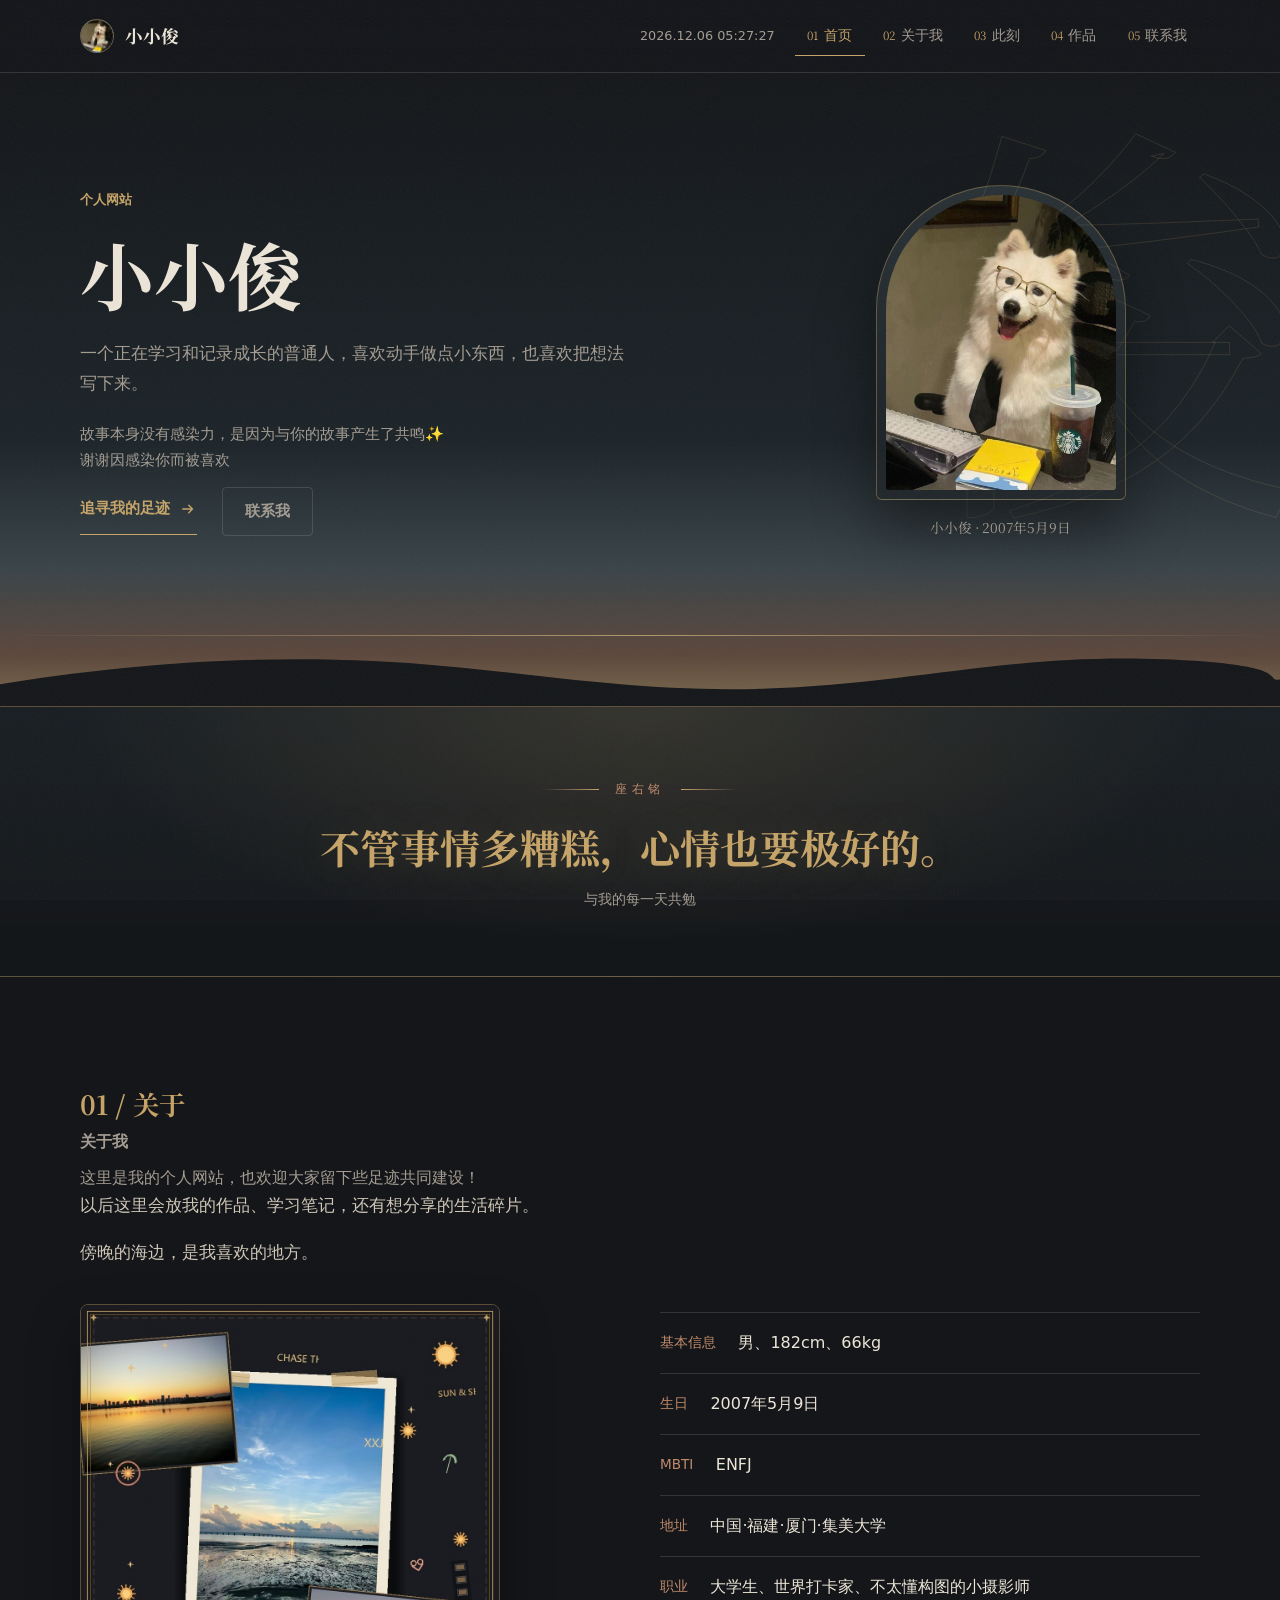
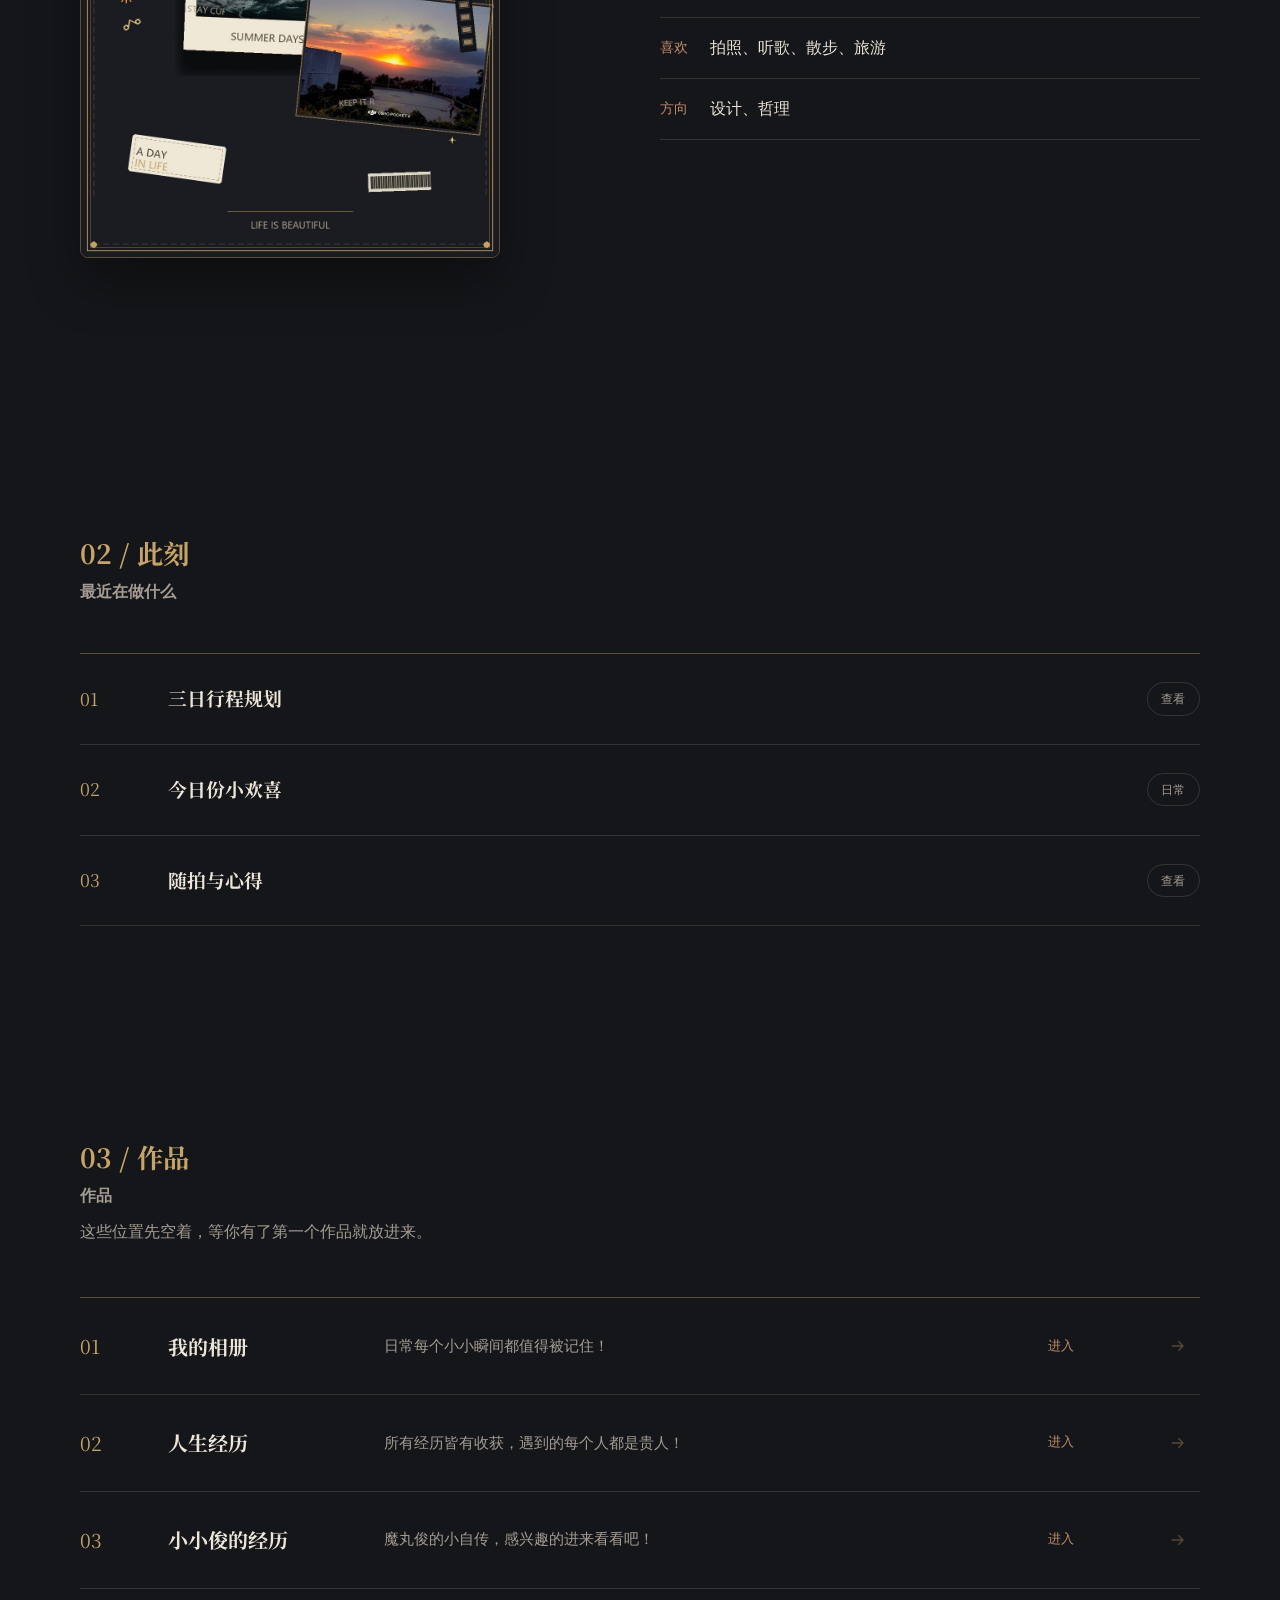
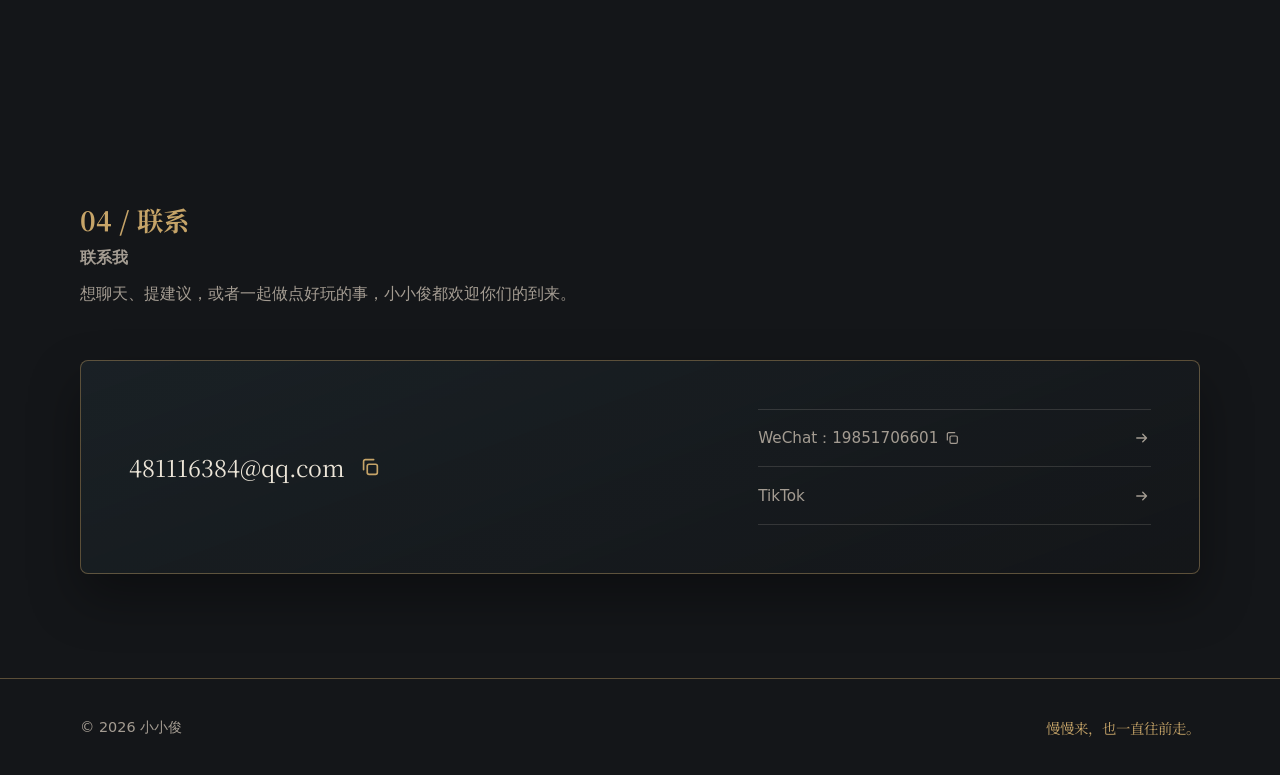
==== commit 5b65d076: "Update second works section to life experience" ====
--- a/home.html
+++ b/home.html
@@ -174,8 +174,8 @@
           </a>
           <article class="work-row reveal">
             <span class="work-num">02</span>
-            <h3>学习笔记</h3>
-            <p>把学到的知识整理清楚，也方便以后回头看。</p>
+            <h3>人生经历</h3>
+            <p>所有经历皆有收获，遇到的每个人都是贵人！</p>
             <span class="work-tag">进入</span>
             <svg viewBox="0 0 24 24" aria-hidden="true"><path d="M5 12h13m-5-5 5 5-5 5"/></svg>
           </article>
